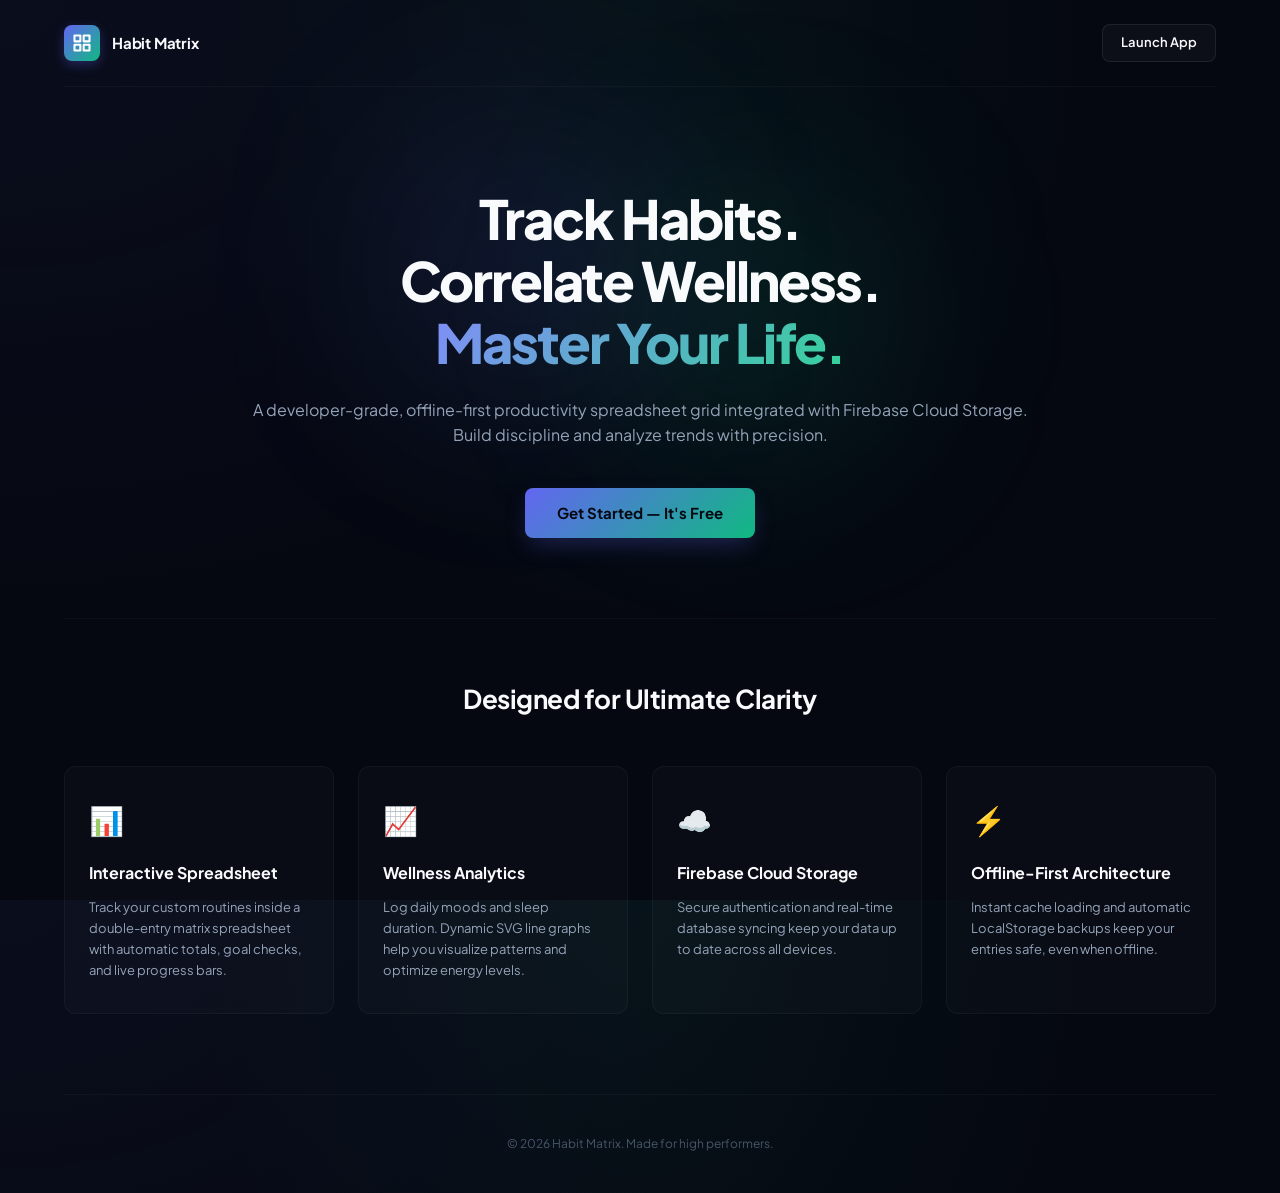
==== index.html @ 0346a00b "Add files via upload" ====
<!DOCTYPE html>
<html lang="en">
<head>
    <meta charset="UTF-8">
    <meta name="viewport" content="width=device-width, initial-scale=1.0">
    <title>Habit Matrix — Elevate Your Daily Routines</title>
    <link rel="stylesheet" href="style.css">
    <link rel="preconnect" href="https://fonts.googleapis.com">
    <link rel="preconnect" href="https://fonts.gstatic.com" crossorigin>
    <link href="https://fonts.googleapis.com/css2?family=Plus+Jakarta+Sans:wght@400;500;600;700;800&display=swap" rel="stylesheet">
</head>
<body class="landing-page-body">
    <!-- LANDING CONTAINER -->
    <div class="landing-container">
        <!-- HEADER -->
        <header class="landing-header">
            <div class="brand-logo-container">
                <div class="brand-logo">
                    <svg viewBox="0 0 24 24" fill="none" stroke="currentColor" stroke-width="2.5">
                        <path d="M3 3h7v7H3zM14 3h7v7h-7zM14 14h7v7h-7zM3 14h7v7H3z" stroke-linejoin="round"/>
                    </svg>
                </div>
                <span class="brand-name font-title">Habit Matrix</span>
            </div>
            <a href="dashboard.html" class="launch-nav-btn">Launch App</a>
        </header>

        <!-- HERO SECTION -->
        <section class="landing-hero">
            <div class="hero-glow-1"></div>
            <div class="hero-glow-2"></div>
            
            <h1 class="hero-title">Track Habits.<br>Correlate Wellness.<br><span class="gradient-text">Master Your Life.</span></h1>
            <p class="hero-subtitle">A developer-grade, offline-first productivity spreadsheet grid integrated with Firebase Cloud Storage. Build discipline and analyze trends with precision.</p>
            
            <div class="hero-actions">
                <a href="dashboard.html" class="hero-cta-btn">Get Started — It's Free</a>
            </div>
        </section>

        <!-- FEATURES SECTION -->
        <section class="landing-features">
            <h2 class="features-title">Designed for Ultimate Clarity</h2>
            
            <div class="features-grid">
                <!-- FEATURE 1 -->
                <div class="feature-card">
                    <div class="feature-icon">📊</div>
                    <h3>Interactive Spreadsheet</h3>
                    <p>Track your custom routines inside a double-entry matrix spreadsheet with automatic totals, goal checks, and live progress bars.</p>
                </div>

                <!-- FEATURE 2 -->
                <div class="feature-card">
                    <div class="feature-icon">📈</div>
                    <h3>Wellness Analytics</h3>
                    <p>Log daily moods and sleep duration. Dynamic SVG line graphs help you visualize patterns and optimize energy levels.</p>
                </div>

                <!-- FEATURE 3 -->
                <div class="feature-card">
                    <div class="feature-icon">☁️</div>
                    <h3>Firebase Cloud Storage</h3>
                    <p>Secure authentication and real-time database syncing keep your data up to date across all devices.</p>
                </div>

                <!-- FEATURE 4 -->
                <div class="feature-card">
                    <div class="feature-icon">⚡</div>
                    <h3>Offline-First Architecture</h3>
                    <p>Instant cache loading and automatic LocalStorage backups keep your entries safe, even when offline.</p>
                </div>
            </div>
        </section>

        <!-- FOOTER -->
        <footer class="landing-footer">
            <p>&copy; 2026 Habit Matrix. Made for high performers.</p>
        </footer>
    </div>
</body>
</html>
---- style.css ----
:root {
    --bg-base: #0a0e17;
    --bg-surface: #0f172a;
    --bg-card: #1e293b;
    --border-subtle: rgba(255, 255, 255, 0.05);
    --border-light: rgba(255, 255, 255, 0.1);
    
    --text-primary: #f8fafc;
    --text-secondary: #94a3b8;
    --text-muted: #475569;
    
    --accent-emerald: #10b981;
    --accent-emerald-glow: rgba(16, 185, 129, 0.15);
    --accent-indigo: #6366f1;
    --accent-indigo-glow: rgba(99, 102, 241, 0.2);
    --accent-blue: #3b82f6;
    
    --sidebar-width: 250px;
    --habit-col-width: 230px;
    --cell-size: 34px;
    
    --radius-sm: 4px;
    --radius-md: 8px;
    --radius-lg: 12px;

    /* Theme adaptive variables */
    --shadow-premium: 0 10px 30px -10px rgba(0, 0, 0, 0.5);
    --cell-header-bg: #0c121e;
    --alternating-row-even: #0e1626;
    --wellness-row-bg: #0a0f1d;
    --modal-header-bg: #0c121e;
    --inputs-bg: #0a0e17;
    --bg-hover: rgba(255, 255, 255, 0.03);
    
    --sticky-left-bg: #0f172a;
    --sticky-left-bg-even: #121b2d;
    --sticky-right-bg: #0f172a;
    --sticky-right-bg-even: #121b2d;
    --crosshair-highlight: #1a233d;
}

body.light-theme {
    --bg-base: #f1f5f9;
    --bg-surface: #ffffff;
    --bg-card: #ffffff;
    --border-subtle: #e2e8f0;
    --border-light: #cbd5e1;
    
    --text-primary: #0f172a;
    --text-secondary: #475569;
    --text-muted: #94a3b8;
    
    --accent-emerald: #059669;
    --accent-emerald-glow: rgba(5, 150, 105, 0.1);
    --accent-indigo: #4f46e5;
    --accent-indigo-glow: rgba(79, 70, 229, 0.08);
    --accent-blue: #2563eb;
    
    --shadow-premium: 0 10px 30px -10px rgba(15, 23, 42, 0.08);
    --cell-header-bg: #f8fafc;
    --alternating-row-even: #f8fafc;
    --wellness-row-bg: #f1f5f9;
    --modal-header-bg: #f8fafc;
    --inputs-bg: #f1f5f9;
    --bg-hover: rgba(0, 0, 0, 0.03);
    
    --sticky-left-bg: #ffffff;
    --sticky-left-bg-even: #f8fafc;
    --sticky-right-bg: #ffffff;
    --sticky-right-bg-even: #f8fafc;
    --crosshair-highlight: #e2e8f0;
}

/* Smooth global transitions for theme changes */
body, 
.app-sidebar, 
.main-content, 
.sheet-cell, 
.stat-card, 
.insight-card, 
.toolbar-group, 
.toolbar-select, 
.primary-btn, 
.form-input, 
.sheet-input, 
.modal-content, 
.modal-header, 
.modal-footer,
.theme-toggle-btn {
    transition: background-color 0.25s ease, 
                color 0.25s ease, 
                border-color 0.25s ease, 
                box-shadow 0.25s ease;
}

* {
    box-sizing: border-box;
    margin: 0;
    padding: 0;
}

body {
    background-color: var(--bg-base);
    color: var(--text-primary);
    font-family: 'Plus Jakarta Sans', sans-serif;
    font-size: 13px;
    line-height: 1.5;
    -webkit-font-smoothing: antialiased;
    overflow: hidden;
    height: 100vh;
}

.font-mono {
    font-family: 'JetBrains Mono', monospace;
}

/* CUSTOM SCROLLBARS */
::-webkit-scrollbar {
    width: 6px;
    height: 6px;
}
::-webkit-scrollbar-track {
    background: transparent;
}
::-webkit-scrollbar-thumb {
    background: #334155;
    border-radius: 4px;
}
::-webkit-scrollbar-thumb:hover {
    background: #475569;
}

/* APP LAYOUT */
.app-layout {
    display: flex;
    height: 100vh;
    overflow: hidden;
}

/* SIDEBAR NAVIGATION */
.app-sidebar {
    width: var(--sidebar-width);
    background-color: var(--bg-surface);
    border-right: 1px solid var(--border-subtle);
    display: flex;
    flex-direction: column;
    padding: 24px;
    z-index: 100;
}

.sidebar-brand {
    display: flex;
    align-items: center;
    gap: 12px;
    margin-bottom: 32px;
}

.brand-logo {
    width: 36px;
    height: 36px;
    background: linear-gradient(135deg, var(--accent-indigo), var(--accent-emerald));
    border-radius: var(--radius-md);
    display: flex;
    align-items: center;
    justify-content: center;
    color: #fff;
    box-shadow: 0 4px 12px rgba(99, 102, 241, 0.3);
}
.brand-logo svg {
    width: 20px;
    height: 20px;
}

.brand-text {
    display: flex;
    flex-direction: column;
}
.brand-name {
    font-weight: 700;
    font-size: 15px;
    letter-spacing: -0.2px;
}
.brand-version {
    font-size: 10px;
    color: var(--text-muted);
}

.sidebar-nav {
    display: flex;
    flex-direction: column;
    gap: 8px;
    flex: 1;
}

.nav-item {
    display: flex;
    align-items: center;
    gap: 12px;
    padding: 10px 16px;
    color: var(--text-secondary);
    text-decoration: none;
    font-weight: 500;
    border-radius: var(--radius-md);
    transition: all 0.2s ease;
}
.nav-item:hover {
    color: var(--text-primary);
    background-color: rgba(255, 255, 255, 0.03);
}
.nav-item.active {
    color: var(--text-primary);
    background-color: var(--accent-indigo-glow);
    border: 1px solid rgba(99, 102, 241, 0.15);
}

.sidebar-footer {
    border-top: 1px solid var(--border-subtle);
    padding-top: 16px;
}

.user-profile {
    display: flex;
    align-items: center;
    gap: 12px;
}
.avatar {
    width: 36px;
    height: 36px;
    border-radius: 50%;
    background: linear-gradient(135deg, #ec4899, #f43f5e);
    display: flex;
    align-items: center;
    justify-content: center;
    font-weight: 700;
    color: #fff;
}
.user-info {
    display: flex;
    flex-direction: column;
    flex: 1;
    min-width: 0;
}
.user-name {
    font-weight: 600;
    font-size: 12px;
    white-space: nowrap;
    overflow: hidden;
    text-overflow: ellipsis;
}
.user-role {
    font-size: 10px;
    color: var(--text-secondary);
}

/* MAIN CONTENT */
.main-content {
    flex: 1;
    display: flex;
    flex-direction: column;
    overflow-y: auto;
    padding: 24px;
    gap: 24px;
}

/* TOP HEADER BAR */
.app-header {
    display: flex;
    justify-content: space-between;
    align-items: center;
}

.header-title-container {
    display: flex;
    flex-direction: column;
}

.section-title {
    font-size: 20px;
    font-weight: 700;
    letter-spacing: -0.5px;
}

.section-subtitle {
    font-size: 12px;
    color: var(--text-secondary);
}

.header-actions {
    display: flex;
    gap: 16px;
    align-items: center;
}

/* THEME TOGGLE BUTTON */
.theme-toggle-btn {
    background: var(--bg-surface);
    border: 1px solid var(--border-subtle);
    color: var(--text-primary);
    width: 36px;
    height: 36px;
    border-radius: var(--radius-md);
    cursor: pointer;
    display: flex;
    align-items: center;
    justify-content: center;
    font-size: 15px;
    outline: none;
    position: relative;
    overflow: hidden;
}
.theme-toggle-btn:hover {
    background-color: var(--bg-hover);
    transform: scale(1.05);
}

/* Hide sun icon in dark mode (default) */
.theme-toggle-btn .sun-icon {
    display: none;
}
.theme-toggle-btn .moon-icon {
    display: block;
    animation: rotateMoon 0.5s ease-out;
}

/* Toggle displays inside body.light-theme */
body.light-theme .theme-toggle-btn .sun-icon {
    display: block;
    animation: zoomSun 0.5s cubic-bezier(0.175, 0.885, 0.32, 1.275);
}
body.light-theme .theme-toggle-btn .moon-icon {
    display: none;
}

@keyframes rotateMoon {
    from { transform: rotate(-45deg) scale(0.8); opacity: 0; }
    to { transform: rotate(0) scale(1); opacity: 1; }
}

@keyframes zoomSun {
    from { transform: scale(0.5); opacity: 0; }
    to { transform: scale(1); opacity: 1; }
}

.toolbar-group {
    display: flex;
    background: var(--bg-surface);
    border: 1px solid var(--border-subtle);
    padding: 4px;
    border-radius: var(--radius-md);
}

.toolbar-select {
    background: transparent;
    border: none;
    color: var(--text-secondary);
    padding: 6px 12px;
    font-family: inherit;
    font-size: 12px;
    font-weight: 600;
    outline: none;
    cursor: pointer;
    border-radius: var(--radius-sm);
    transition: all 0.2s;
}
.toolbar-select:hover {
    color: var(--text-primary);
    background-color: rgba(255, 255, 255, 0.02);
}

.primary-btn {
    background: var(--accent-indigo);
    color: #fff;
    border: none;
    padding: 10px 18px;
    font-weight: 600;
    border-radius: var(--radius-md);
    cursor: pointer;
    font-family: inherit;
    font-size: 13px;
    box-shadow: 0 4px 12px rgba(99, 102, 241, 0.25);
    transition: background 0.2s, transform 0.1s;
    display: flex;
    align-items: center;
    gap: 6px;
}
.primary-btn:hover {
    background: #4f46e5;
    transform: translateY(-1px);
}

/* ANALYTICS CARDS ROW */
.analytics-row {
    display: grid;
    grid-template-columns: 360px 1fr;
    gap: 20px;
}

.stat-card {
    background: var(--bg-surface);
    border: 1px solid var(--border-subtle);
    border-radius: var(--radius-lg);
    padding: 20px;
    display: flex;
    flex-direction: column;
    gap: 16px;
}

.card-title {
    font-size: 12px;
    font-weight: 700;
    text-transform: uppercase;
    letter-spacing: 0.5px;
    color: var(--text-secondary);
}

.card-header-flex {
    display: flex;
    justify-content: space-between;
    align-items: center;
}

/* Donut widget layout */
.donut-container {
    display: flex;
    align-items: center;
    gap: 28px;
    flex: 1;
}

.donut-chart-wrapper {
    position: relative;
    width: 100px;
    height: 100px;
}

.donut-svg {
    width: 100%;
    height: 100%;
    transform: rotate(-90deg);
}

.donut-bg {
    fill: transparent;
    stroke: var(--bg-base);
    stroke-width: 8;
}

.donut-fill {
    fill: transparent;
    stroke: var(--accent-emerald);
    stroke-width: 8;
    stroke-linecap: round;
    transition: stroke-dashoffset 0.8s cubic-bezier(0.4, 0, 0.2, 1);
}

.donut-center {
    position: absolute;
    top: 50%;
    left: 50%;
    transform: translate(-50%, -50%);
    display: flex;
    flex-direction: column;
    align-items: center;
}
.donut-pct {
    font-size: 20px;
    font-weight: 700;
}

.donut-stats {
    display: flex;
    flex-direction: column;
    gap: 12px;
    flex: 1;
}

.d-stat {
    display: flex;
    flex-direction: column;
    border-left: 2px solid var(--border-light);
    padding-left: 12px;
}
.d-num {
    font-size: 18px;
    font-weight: 700;
    color: var(--accent-emerald);
}
.d-num.text-indigo {
    color: var(--accent-indigo);
}
.d-label {
    font-size: 10px;
    color: var(--text-secondary);
    text-transform: uppercase;
}

/* Activity Bar Chart */
.bar-chart-viewport {
    display: flex;
    height: 100px;
    gap: 12px;
    position: relative;
}

.bar-chart-y-axis {
    display: flex;
    flex-direction: column;
    justify-content: space-between;
    font-family: 'JetBrains Mono', monospace;
    font-size: 9px;
    color: var(--text-muted);
    width: 32px;
    text-align: right;
    padding-bottom: 12px;
}

.bar-chart-wrapper {
    flex: 1;
    display: flex;
    align-items: flex-end;
    justify-content: space-between;
    height: 100%;
    border-left: 1px solid var(--border-light);
    border-bottom: 1px solid var(--border-light);
    padding-left: 8px;
    padding-bottom: 4px;
}

.chart-bar-container {
    flex: 1;
    display: flex;
    flex-direction: column;
    align-items: center;
    height: 100%;
    justify-content: flex-end;
    margin: 0 1px;
}

.chart-bar-fill {
    width: 7px;
    background: linear-gradient(180deg, var(--accent-emerald), rgba(16, 185, 129, 0.4));
    border-radius: 2px 2px 0 0;
    transition: height 0.4s cubic-bezier(0.175, 0.885, 0.32, 1.1);
    box-shadow: 0 0 6px var(--accent-emerald-glow);
}

.chart-bar-label {
    font-family: 'JetBrains Mono', monospace;
    font-size: 9px;
    color: var(--text-muted);
    margin-top: 4px;
}

/* SPREADSHEET MATRIX */
.matrix-section {
    width: 100%;
}

.matrix-card {
    background: var(--bg-surface);
    border: 1px solid var(--border-subtle);
    border-radius: var(--radius-lg);
    overflow: hidden;
}

.matrix-header-bar {
    display: flex;
    justify-content: space-between;
    align-items: center;
    background: #0d131f;
    border-bottom: 1px solid var(--border-subtle);
    padding: 10px 20px;
}
.matrix-title {
    font-weight: 700;
    font-size: 13px;
    display: flex;
    align-items: center;
    gap: 8px;
    text-transform: uppercase;
    color: var(--text-secondary);
}
.indicator-dot {
    width: 8px;
    height: 8px;
    border-radius: 50%;
    background-color: var(--accent-emerald);
    box-shadow: 0 0 8px var(--accent-emerald);
}
.matrix-tip {
    font-size: 11px;
    color: var(--text-secondary);
}

.matrix-viewport {
    overflow-x: auto;
    background-color: var(--bg-surface);
}

.matrix-grid {
    display: grid;
    width: max-content;
}

/* Common Sheet Cells */
.sheet-cell {
    height: var(--cell-size);
    border-right: 1px solid var(--border-subtle);
    border-bottom: 1px solid var(--border-subtle);
    display: flex;
    align-items: center;
    justify-content: center;
    background-color: var(--bg-surface);
    font-size: 12px;
}

.sheet-cell.header {
    background-color: var(--cell-header-bg);
    font-weight: 600;
    color: var(--text-secondary);
    border-bottom: 1px solid var(--border-light);
}

/* Sticky Rows & Columns (Crosshair System) */
.sheet-cell.sticky-left {
    position: sticky;
    left: 0;
    z-index: 10;
    justify-content: flex-start;
    padding-left: 16px;
    background-color: var(--sticky-left-bg);
    border-right: 2px solid var(--border-light);
}

.sheet-cell.sticky-right {
    position: sticky;
    z-index: 10;
    background-color: var(--sticky-right-bg);
}
.sheet-cell.sticky-right-goal { right: 235px; border-left: 2px solid var(--border-light); }
.sheet-cell.sticky-right-actual { right: 185px; }
.sheet-cell.sticky-right-left { right: 140px; }
.sheet-cell.sticky-right-progress { right: 0; }

/* Sticky Row Z-Indexes */
.sheet-cell.sticky-top-1 { position: sticky; top: 0; z-index: 11; }
.sheet-cell.sticky-top-2 { position: sticky; top: var(--cell-size); z-index: 11; }
.sheet-cell.sticky-top-3 { position: sticky; top: calc(var(--cell-size) * 2); z-index: 11; }

.sheet-cell.sticky-left.sticky-top-1,
.sheet-cell.sticky-left.sticky-top-2,
.sheet-cell.sticky-left.sticky-top-3 { z-index: 15; }

.sheet-cell.sticky-right.sticky-top-1,
.sheet-cell.sticky-right.sticky-top-2,
.sheet-cell.sticky-right.sticky-top-3 { z-index: 15; }

/* Headers Height (inherit var(--cell-size)) */
.row-week-header { font-size: 10px; text-transform: uppercase; letter-spacing: 0.5px; }
.row-day-header { font-size: 10px; color: var(--text-muted); }
.row-date-header { font-family: 'Plus Jakarta Sans', sans-serif; font-size: 10px; font-weight: 700; letter-spacing: -0.2px; }

/* Alternating Row Colors */
.grid-row-even .sheet-cell { background-color: var(--alternating-row-even); }
.grid-row-odd .sheet-cell { background-color: var(--bg-surface); }
.grid-row-even .sheet-cell.sticky-left { background-color: var(--sticky-left-bg-even); }
.grid-row-odd .sheet-cell.sticky-left { background-color: var(--sticky-left-bg); }
.grid-row-even .sheet-cell.sticky-right { background-color: var(--sticky-right-bg-even); }
.grid-row-odd .sheet-cell.sticky-right { background-color: var(--sticky-right-bg); }

/* CROSSHAIR HOVER HIGHLIGHTS */
.highlight-row {
    background-color: rgba(99, 102, 241, 0.05) !important;
}
.highlight-col {
    background-color: rgba(99, 102, 241, 0.05) !important;
}
.sheet-cell.sticky-left.highlight-row {
    background-color: var(--crosshair-highlight) !important;
}
.sheet-cell.sticky-right.highlight-row {
    background-color: var(--crosshair-highlight) !important;
}

/* Checked cells get heat-map background */
.sheet-cell.checked-active {
    background-color: rgba(16, 185, 129, 0.05) !important;
}
.sheet-cell.checked-active.highlight-row {
    background-color: rgba(16, 185, 129, 0.08) !important;
}

/* Checkbox design */
.checkbox-wrap {
    width: 100%;
    height: 100%;
    display: flex;
    align-items: center;
    justify-content: center;
    cursor: pointer;
}

.square-checkbox {
    appearance: none;
    width: 16px;
    height: 16px;
    border: 1.5px solid var(--border-light);
    border-radius: 4px;
    background-color: transparent;
    cursor: pointer;
    transition: all 0.15s cubic-bezier(0.4, 0, 0.2, 1);
    display: flex;
    align-items: center;
    justify-content: center;
}

.square-checkbox:checked {
    background-color: var(--accent-emerald);
    border-color: var(--accent-emerald);
    box-shadow: 0 0 8px var(--accent-emerald-glow);
    transform: scale(1.05);
}

.square-checkbox:checked::after {
    content: '✓';
    color: #000;
    font-size: 11px;
    font-weight: 800;
}

.square-checkbox:hover:not(:checked) {
    border-color: var(--text-secondary);
    background: rgba(255, 255, 255, 0.05);
}

/* Emojis & labels */
.habit-label {
    display: flex;
    align-items: center;
    gap: 10px;
    width: 100%;
    padding: 0 8px;
}
.habit-emoji {
    font-size: 16px;
}
.habit-text {
    font-weight: 600;
    color: var(--text-primary);
    white-space: nowrap;
    overflow: hidden;
    text-overflow: ellipsis;
}

/* Bottom Wellness */
.sheet-cell.wellness-cell {
    background-color: var(--wellness-row-bg);
    border-top: 1px solid var(--border-light);
}

.toolbar-select option, .sheet-input option {
    background-color: var(--bg-surface);
    color: var(--text-primary);
}

.sheet-input {
    width: 100%;
    height: 100%;
    background: transparent;
    border: none;
    color: var(--text-primary);
    text-align: center;
    font-size: 12px;
    outline: none;
    font-weight: 500;
}
.sheet-input:focus {
    background: rgba(255, 255, 255, 0.03);
}

/* Mini Progress Bar */
.sheet-progress-wrapper {
    display: flex;
    align-items: center;
    gap: 8px;
    width: 100%;
    padding: 0 10px;
}

.sheet-progress-text {
    font-family: 'JetBrains Mono', monospace;
    font-size: 10px;
    width: 32px;
    text-align: right;
    font-weight: 600;
}

.sheet-progress-bar {
    flex: 1;
    height: 5px;
    background: #1e293b;
    border-radius: 3px;
    overflow: hidden;
}

.sheet-progress-fill {
    height: 100%;
    background: linear-gradient(90deg, var(--accent-emerald), #34d399);
    border-radius: 3px;
    transition: width 0.3s ease;
}

/* BOTTOM INSIGHTS ROW */
.insights-row {
    display: grid;
    grid-template-columns: 1fr 420px;
    gap: 20px;
}

.insight-card {
    background: var(--bg-surface);
    border: 1px solid var(--border-subtle);
    border-radius: var(--radius-lg);
    padding: 20px;
    display: flex;
    flex-direction: column;
    gap: 16px;
    height: 270px;
}

/* Wellness Chart */
.line-chart-container {
    flex: 1;
    display: flex;
    flex-direction: column;
}

.chart-legend {
    display: flex;
    gap: 16px;
    font-size: 11px;
}
.legend-tag {
    display: flex;
    align-items: center;
    gap: 6px;
    color: var(--text-secondary);
}
.legend-color {
    width: 12px;
    height: 3px;
    border-radius: 1.5px;
}
.legend-color.mood { background-color: var(--accent-emerald); }
.legend-color.sleep { background-color: var(--accent-indigo); }

.line-chart-wrapper {
    flex: 1;
    position: relative;
    border-left: 1px solid var(--border-light);
    border-bottom: 1px solid var(--border-light);
    margin-top: 10px;
}

#wellness-line-chart {
    width: 100%;
    height: 100%;
}

/* Leaderboard */
.leaderboard-container {
    overflow-y: auto;
    flex: 1;
}

.leaderboard-table {
    width: 100%;
    border-collapse: collapse;
}

.leaderboard-table th {
    color: var(--text-muted);
    font-size: 10px;
    text-transform: uppercase;
    padding-bottom: 10px;
    border-bottom: 1px solid var(--border-subtle);
    text-align: left;
    letter-spacing: 0.5px;
}

.leaderboard-table td {
    padding: 8px 0;
    border-bottom: 1px solid var(--border-subtle);
    font-size: 13px;
    vertical-align: middle;
}

.leaderboard-table tr:last-child td {
    border-bottom: none;
}

.rank-badge {
    display: inline-flex;
    align-items: center;
    justify-content: center;
    width: 22px;
    height: 22px;
    border-radius: 50%;
    font-size: 10px;
    font-weight: 700;
    background: #1e293b;
    color: var(--text-secondary);
}

.leaderboard-table tr:nth-child(1) .rank-badge { background: linear-gradient(135deg, #f59e0b, #d97706); color: #fff; }
.leaderboard-table tr:nth-child(2) .rank-badge { background: linear-gradient(135deg, #cbd5e1, #94a3b8); color: #fff; }
.leaderboard-table tr:nth-child(3) .rank-badge { background: linear-gradient(135deg, #b45309, #78350f); color: #fff; }

/* SYSTEM MODAL DECORATIONS */
.modal {
    position: fixed;
    top: 0;
    left: 0;
    width: 100vw;
    height: 100vh;
    display: none;
    align-items: center;
    justify-content: center;
    z-index: 1000;
}

.modal.active {
    display: flex;
}

.modal-backdrop {
    position: absolute;
    width: 100%;
    height: 100%;
    background-color: rgba(2, 6, 23, 0.7);
    backdrop-filter: blur(8px);
}

.modal-content {
    position: relative;
    background: var(--bg-surface);
    border: 1px solid var(--border-light);
    border-radius: var(--radius-lg);
    width: 500px;
    max-height: 85vh;
    display: flex;
    flex-direction: column;
    box-shadow: 0 20px 40px rgba(0, 0, 0, 0.5);
    overflow: hidden;
    animation: modalSlide 0.3s cubic-bezier(0.34, 1.56, 0.64, 1) forwards;
}

@keyframes modalSlide {
    from { transform: translateY(20px); opacity: 0; }
    to { transform: translateY(0); opacity: 1; }
}

.modal-header {
    background-color: var(--modal-header-bg);
    border-bottom: 1px solid var(--border-subtle);
    padding: 16px 20px;
    display: flex;
    justify-content: space-between;
    align-items: center;
}

.modal-header h3 {
    font-size: 14px;
    font-weight: 700;
    text-transform: uppercase;
    letter-spacing: 0.5px;
    color: var(--text-primary);
}

.close-btn {
    background: transparent;
    border: none;
    color: var(--text-secondary);
    font-size: 24px;
    cursor: pointer;
    line-height: 1;
}
.close-btn:hover {
    color: var(--text-primary);
}

.modal-body {
    padding: 20px;
    overflow-y: auto;
    display: flex;
    flex-direction: column;
    gap: 20px;
}

.modal-habits-list {
    display: flex;
    flex-direction: column;
    gap: 8px;
    max-height: 260px;
    overflow-y: auto;
    border-bottom: 1px solid var(--border-subtle);
    padding-bottom: 20px;
}

.modal-habit-row {
    display: flex;
    gap: 8px;
    align-items: center;
}

.form-input {
    background: var(--bg-base);
    color: var(--text-primary);
    border: 1px solid var(--border-subtle);
    padding: 8px 14px;
    border-radius: var(--radius-md);
    font-family: inherit;
    font-size: 13px;
    outline: none;
    transition: border-color 0.2s;
}
.form-input:focus {
    border-color: var(--accent-indigo);
}

.form-input.emoji-input {
    width: 48px;
    text-align: center;
}

.form-input.name-input {
    flex: 1;
}

.delete-habit-btn {
    background: rgba(239, 68, 68, 0.1);
    color: #ef4444;
    border: 1px solid rgba(239, 68, 68, 0.2);
    padding: 8px 12px;
    border-radius: var(--radius-md);
    cursor: pointer;
    font-weight: 600;
    transition: all 0.2s;
}
.delete-habit-btn:hover {
    background: #ef4444;
    color: #fff;
}

.add-habit-section {
    display: flex;
    flex-direction: column;
    gap: 10px;
}

.add-habit-section h4 {
    font-size: 12px;
    font-weight: 700;
    color: var(--text-secondary);
    text-transform: uppercase;
}

.add-habit-form {
    display: flex;
    gap: 8px;
}

.form-add-btn {
    background: var(--bg-base);
    color: var(--text-primary);
    border: 1px solid var(--border-subtle);
    padding: 8px 16px;
    border-radius: var(--radius-md);
    font-weight: 600;
    cursor: pointer;
    transition: all 0.2s;
}
.form-add-btn:hover {
    border-color: var(--accent-emerald);
    color: var(--accent-emerald);
}

.save-btn {
    background: var(--accent-emerald);
    color: #020617;
    border: none;
    padding: 10px 20px;
    border-radius: var(--radius-md);
    font-weight: 700;
    cursor: pointer;
    font-family: inherit;
    font-size: 13px;
    box-shadow: 0 4px 12px rgba(16, 185, 129, 0.2);
    transition: background 0.2s, transform 0.1s;
}
.save-btn:hover {
    background: #34d399;
    transform: translateY(-1px);
}
.save-btn:active {
    transform: translateY(0);
}

.modal-footer {
    padding: 16px 20px;
    background-color: var(--modal-header-bg);
    border-top: 1px solid var(--border-subtle);
    display: flex;
    justify-content: flex-end;
}

/* ==========================================
   FIREBASE AUTH & CONFIG WIZARD OVERLAYS
   ========================================== */
.auth-overlay {
    position: fixed;
    top: 0;
    left: 0;
    width: 100vw;
    height: 100vh;
    background-color: rgba(2, 6, 23, 0.8);
    backdrop-filter: blur(12px);
    display: none;
    align-items: center;
    justify-content: center;
    z-index: 2000;
}

.auth-overlay.active {
    display: flex;
}

.auth-card {
    background: var(--bg-surface);
    border: 1px solid var(--border-light);
    border-radius: var(--radius-lg);
    width: 400px;
    padding: 32px;
    display: flex;
    flex-direction: column;
    gap: 20px;
    box-shadow: 0 25px 50px -12px rgba(0, 0, 0, 0.5);
    animation: authCardEnter 0.3s cubic-bezier(0.16, 1, 0.3, 1) forwards;
}

.auth-card.setup-card {
    width: 480px;
}

@keyframes authCardEnter {
    from { transform: translateY(15px); opacity: 0; }
    to { transform: translateY(0); opacity: 1; }
}

.large-logo {
    width: 48px;
    height: 48px;
    align-self: center;
    box-shadow: 0 8px 24px rgba(99, 102, 241, 0.4);
}
.large-logo svg {
    width: 26px;
    height: 26px;
}

.auth-card h3 {
    font-size: 18px;
    font-weight: 800;
    text-align: center;
    letter-spacing: -0.3px;
}

.auth-subtitle, .setup-subtitle {
    font-size: 12px;
    color: var(--text-secondary);
    text-align: center;
    line-height: 1.6;
    margin-top: -12px;
}

.form-group {
    display: flex;
    flex-direction: column;
    gap: 6px;
    width: 100%;
}
.form-group label {
    font-size: 11px;
    font-weight: 700;
    text-transform: uppercase;
    color: var(--text-secondary);
    letter-spacing: 0.5px;
}

.form-textarea {
    background: var(--bg-base);
    color: var(--text-primary);
    border: 1px solid var(--border-subtle);
    border-radius: var(--radius-md);
    padding: 10px 14px;
    font-family: 'JetBrains Mono', monospace;
    font-size: 11px;
    height: 120px;
    resize: none;
    outline: none;
    transition: border-color 0.2s;
}
.form-textarea:focus {
    border-color: var(--accent-indigo);
}

.setup-steps {
    font-size: 12px;
    color: var(--text-secondary);
    line-height: 1.8;
    background: rgba(255, 255, 255, 0.02);
    border: 1px solid var(--border-subtle);
    padding: 12px 16px;
    border-radius: var(--radius-md);
}
.setup-steps a {
    color: var(--accent-indigo);
    text-decoration: none;
    font-weight: 600;
}
.setup-steps a:hover {
    text-decoration: underline;
}

.step-badge {
    display: inline-flex;
    align-items: center;
    justify-content: center;
    width: 16px;
    height: 16px;
    border-radius: 50%;
    background-color: var(--accent-indigo);
    color: #fff;
    font-size: 9px;
    font-weight: 800;
    margin-right: 4px;
}

.auth-btn {
    width: 100%;
    padding: 10px 16px;
    border-radius: var(--radius-md);
    font-family: inherit;
    font-size: 13px;
    font-weight: 700;
    cursor: pointer;
    transition: all 0.2s;
    display: flex;
    align-items: center;
    justify-content: center;
}

.auth-btn.btn-primary {
    background-color: var(--accent-indigo);
    color: #fff;
    border: none;
    box-shadow: 0 4px 12px rgba(99, 102, 241, 0.25);
}
.auth-btn.btn-primary:hover {
    background-color: #4f46e5;
}

.auth-btn.btn-secondary {
    background-color: transparent;
    color: var(--text-secondary);
    border: 1.5px solid var(--border-subtle);
}
.auth-btn.btn-secondary:hover {
    color: var(--text-primary);
    border-color: var(--text-secondary);
    background-color: rgba(255, 255, 255, 0.02);
}

.auth-actions {
    display: flex;
    flex-direction: column;
    gap: 8px;
    width: 100%;
}

.auth-toggle {
    font-size: 12px;
    color: var(--text-secondary);
    text-align: center;
    margin-top: 4px;
}
.auth-toggle a {
    color: var(--accent-indigo);
    text-decoration: none;
    font-weight: 600;
}
.auth-toggle a:hover {
    text-decoration: underline;
}

.auth-divider {
    display: flex;
    align-items: center;
    color: var(--text-muted);
    font-size: 10px;
    font-weight: 700;
    margin: 8px 0;
}
.auth-divider::before, .auth-divider::after {
    content: '';
    flex: 1;
    height: 1px;
    background-color: var(--border-subtle);
}
.auth-divider::before { margin-right: 12px; }
.auth-divider::after { margin-left: 12px; }

.auth-error-msg {
    color: #f43f5e;
    font-size: 12px;
    text-align: center;
    font-weight: 600;
    min-height: 18px;
}

/* Sidebar log out adjustments */
.sign-out-nav {
    color: #f43f5e !important;
    margin-top: 12px;
}
.sign-out-nav:hover {
    background-color: rgba(244, 63, 94, 0.1) !important;
}

/* ========================================================
   LANDING PAGE STYLING (Premium SaaS Look)
   ======================================================== */
.landing-page-body {
    background-color: #050811;
    background-image: 
        radial-gradient(at 0% 0%, rgba(99, 102, 241, 0.05) 0px, transparent 50%),
        radial-gradient(at 50% 0%, rgba(16, 185, 129, 0.05) 0px, transparent 50%);
    color: #f8fafc;
    font-family: 'Plus Jakarta Sans', sans-serif;
    min-height: 100vh;
    overflow-y: auto !important;
}

.landing-container {
    max-width: 1200px;
    margin: 0 auto;
    padding: 0 24px;
}

.landing-header {
    display: flex;
    justify-content: space-between;
    align-items: center;
    padding: 24px 0;
    border-bottom: 1px solid rgba(255, 255, 255, 0.03);
}

.brand-logo-container {
    display: flex;
    align-items: center;
    gap: 12px;
}

.launch-nav-btn {
    background: rgba(255, 255, 255, 0.03);
    border: 1px solid rgba(255, 255, 255, 0.08);
    color: #f8fafc;
    padding: 8px 18px;
    border-radius: var(--radius-md);
    text-decoration: none;
    font-weight: 600;
    font-size: 13px;
    transition: all 0.2s;
}
.launch-nav-btn:hover {
    background: #f8fafc;
    color: #050811;
    transform: translateY(-1px);
}

.landing-hero {
    position: relative;
    text-align: center;
    padding: 100px 0 80px;
    max-width: 800px;
    margin: 0 auto;
}

.hero-glow-1 {
    position: absolute;
    top: 10%;
    left: 20%;
    width: 250px;
    height: 250px;
    background: rgba(99, 102, 241, 0.15);
    filter: blur(100px);
    border-radius: 50%;
    z-index: -1;
}

.hero-glow-2 {
    position: absolute;
    top: 20%;
    right: 20%;
    width: 250px;
    height: 250px;
    background: rgba(16, 185, 129, 0.15);
    filter: blur(100px);
    border-radius: 50%;
    z-index: -1;
}

.hero-title {
    font-size: 54px;
    font-weight: 800;
    line-height: 1.15;
    letter-spacing: -2px;
    margin-bottom: 24px;
}

.gradient-text {
    background: linear-gradient(135deg, #818cf8, #34d399);
    -webkit-background-clip: text;
    -webkit-text-fill-color: transparent;
}

.hero-subtitle {
    font-size: 16px;
    color: #94a3b8;
    line-height: 1.6;
    margin-bottom: 40px;
}

.hero-cta-btn {
    background: linear-gradient(135deg, var(--accent-indigo), var(--accent-emerald));
    color: #050811;
    padding: 14px 32px;
    border-radius: var(--radius-md);
    text-decoration: none;
    font-weight: 700;
    font-size: 15px;
    box-shadow: 0 10px 25px -5px rgba(99, 102, 241, 0.3);
    transition: all 0.25s cubic-bezier(0.4, 0, 0.2, 1);
    display: inline-block;
}
.hero-cta-btn:hover {
    transform: translateY(-2px);
    box-shadow: 0 15px 30px -5px rgba(99, 102, 241, 0.5);
}

.landing-features {
    padding: 60px 0 80px;
    border-top: 1px solid rgba(255, 255, 255, 0.03);
}

.features-title {
    text-align: center;
    font-size: 26px;
    font-weight: 700;
    letter-spacing: -0.5px;
    margin-bottom: 48px;
}

.features-grid {
    display: grid;
    grid-template-columns: repeat(auto-fit, minmax(240px, 1fr));
    gap: 24px;
}

.feature-card {
    background: rgba(255, 255, 255, 0.02);
    border: 1px solid rgba(255, 255, 255, 0.04);
    border-radius: var(--radius-lg);
    padding: 32px 24px;
    transition: all 0.3s ease;
}
.feature-card:hover {
    background: rgba(255, 255, 255, 0.04);
    border-color: rgba(255, 255, 255, 0.08);
    transform: translateY(-4px);
}

.feature-icon {
    font-size: 28px;
    margin-bottom: 20px;
}

.feature-card h3 {
    font-size: 16px;
    font-weight: 700;
    margin-bottom: 12px;
}

.feature-card p {
    font-size: 13px;
    color: #94a3b8;
    line-height: 1.6;
}

.landing-footer {
    text-align: center;
    padding: 40px 0;
    border-top: 1px solid rgba(255, 255, 255, 0.03);
    font-size: 12px;
    color: #475569;
}

/* PORTRAIT LOCK OVERLAY */
.portrait-lock-overlay {
    position: fixed;
    top: 0;
    left: 0;
    width: 100vw;
    height: 100vh;
    background-color: #050811;
    z-index: 9999;
    display: none;
    align-items: center;
    justify-content: center;
    flex-direction: column;
    text-align: center;
    padding: 24px;
    color: #f8fafc;
}

.portrait-lock-content {
    max-width: 320px;
    display: flex;
    flex-direction: column;
    align-items: center;
    gap: 16px;
}

.rotate-phone-animation {
    width: 64px;
    height: 64px;
    color: var(--accent-emerald);
    animation: rotateDevice 2s ease-in-out infinite;
}

.rotate-phone-animation svg {
    width: 100%;
    height: 100%;
}

.portrait-lock-content h3 {
    font-size: 18px;
    font-weight: 700;
}

.portrait-lock-content p {
    font-size: 13px;
    color: var(--text-secondary);
    line-height: 1.5;
}

/* Show only in mobile view and in portrait orientation */
@media (max-width: 900px) and (orientation: portrait) {
    .portrait-lock-overlay {
        display: flex;
    }
    .app-layout {
        display: none !important;
    }
}

@keyframes rotateDevice {
    0% {
        transform: rotate(0deg);
    }
    50% {
        transform: rotate(-90deg);
    }
    100% {
        transform: rotate(0deg);
    }
}
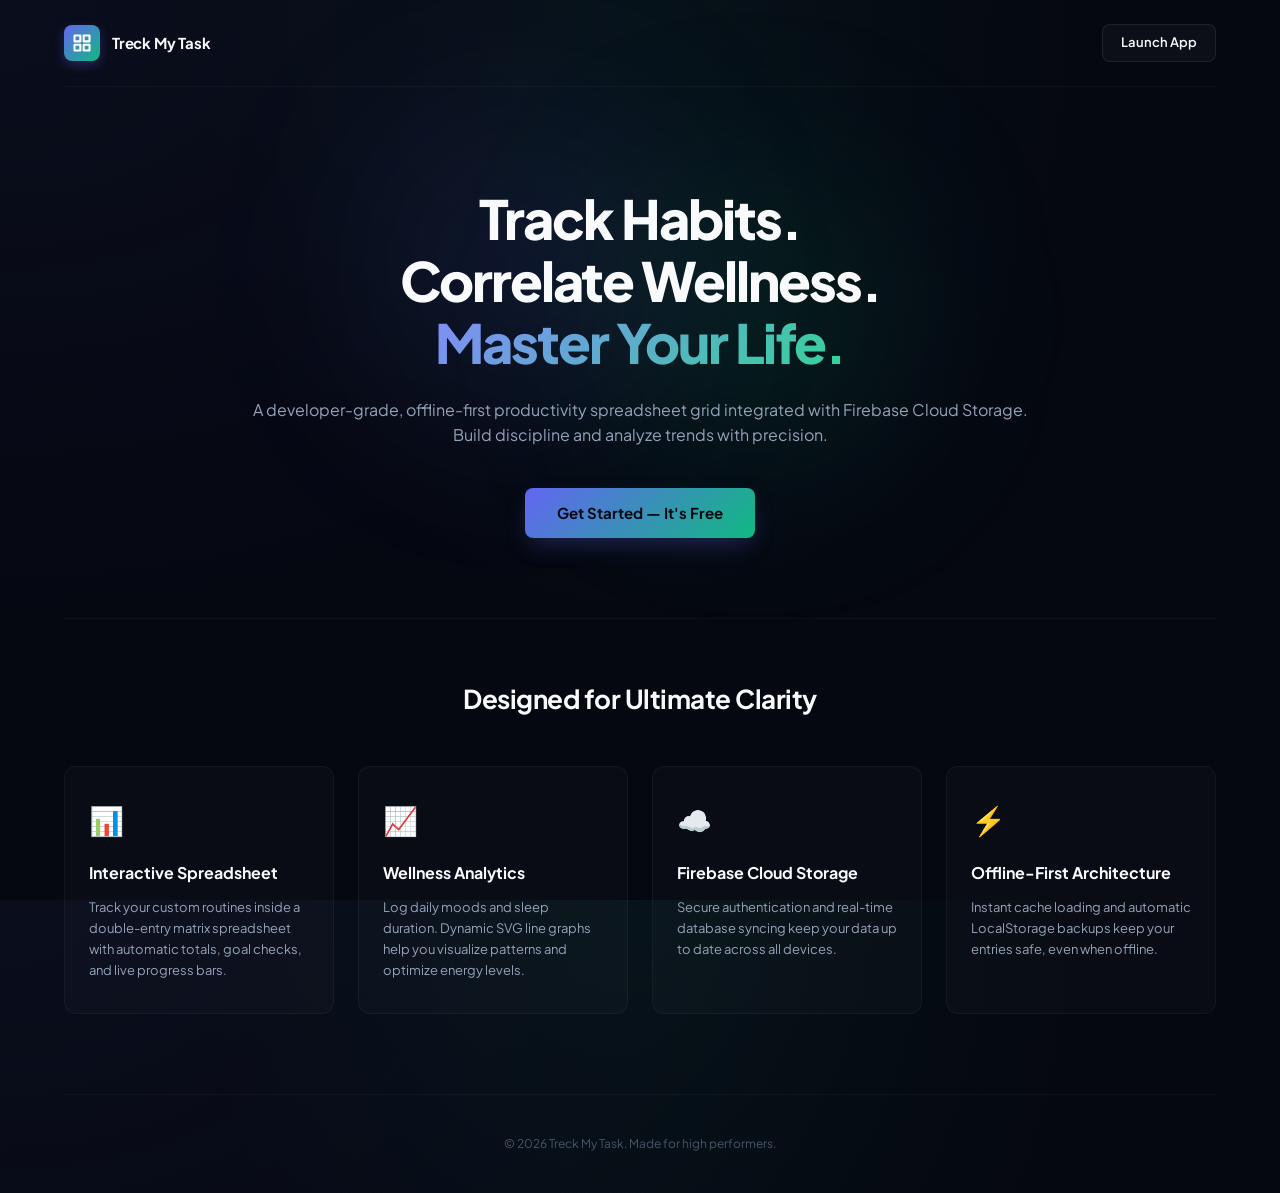
==== commit f3a198d3: "Add files via upload" ====
--- a/index.html
+++ b/index.html
@@ -3,7 +3,7 @@
 <head>
     <meta charset="UTF-8">
     <meta name="viewport" content="width=device-width, initial-scale=1.0">
-    <title>Habit Matrix — Elevate Your Daily Routines</title>
+    <title>Treck My Task — Elevate Your Daily Routines</title>
     <link rel="stylesheet" href="style.css">
     <link rel="preconnect" href="https://fonts.googleapis.com">
     <link rel="preconnect" href="https://fonts.gstatic.com" crossorigin>
@@ -20,7 +20,7 @@
                         <path d="M3 3h7v7H3zM14 3h7v7h-7zM14 14h7v7h-7zM3 14h7v7H3z" stroke-linejoin="round"/>
                     </svg>
                 </div>
-                <span class="brand-name font-title">Habit Matrix</span>
+                <span class="brand-name font-title">Treck My Task</span>
             </div>
             <a href="dashboard.html" class="launch-nav-btn">Launch App</a>
         </header>
@@ -75,7 +75,7 @@
 
         <!-- FOOTER -->
         <footer class="landing-footer">
-            <p>&copy; 2026 Habit Matrix. Made for high performers.</p>
+            <p>&copy; 2026 Treck My Task. Made for high performers.</p>
         </footer>
     </div>
 </body>
--- a/style.css
+++ b/style.css
@@ -1586,3 +1586,149 @@
     }
 }
 
+/* ========================================================
+   LANDSCAPE MOBILE & RESPONSIVE UX ADJUSTMENTS
+   ======================================================== */
+
+/* Narrow viewports (Collapsing Sidebar to Icons-Only) */
+@media (max-width: 900px) {
+    :root {
+        --sidebar-width: 68px;
+    }
+    
+    .brand-text, 
+    .nav-text, 
+    .user-info {
+        display: none !important;
+    }
+    
+    .app-sidebar {
+        padding: 16px 8px;
+        align-items: center;
+    }
+    
+    .sidebar-brand {
+        justify-content: center;
+        margin-bottom: 24px;
+        gap: 0;
+    }
+    
+    .nav-item {
+        padding: 10px;
+        justify-content: center;
+        border-radius: var(--radius-md);
+        width: 44px;
+        height: 44px;
+    }
+    
+    .nav-icon {
+        font-size: 16px;
+        margin: 0;
+    }
+    
+    .user-profile {
+        justify-content: center;
+    }
+    
+    .avatar {
+        width: 32px;
+        height: 32px;
+        font-size: 12px;
+    }
+    
+    /* Header space saving */
+    .section-subtitle {
+        display: none !important;
+    }
+    .section-title {
+        font-size: 16px;
+    }
+    .app-header {
+        margin-bottom: 12px;
+    }
+    
+    /* Shrink analytics columns */
+    .analytics-row {
+        grid-template-columns: 280px 1fr;
+        gap: 12px;
+    }
+}
+
+/* Short height viewports (Mobile Landscape) */
+@media (max-height: 480px) {
+    .auth-overlay {
+        padding: 12px;
+    }
+    
+    .auth-card {
+        padding: 16px 20px;
+        max-height: 90vh;
+        overflow-y: auto;
+        gap: 12px;
+        width: 440px;
+    }
+    
+    .brand-logo.large-logo {
+        width: 32px;
+        height: 32px;
+        margin-bottom: 4px;
+    }
+    
+    .brand-logo.large-logo svg {
+        width: 18px;
+        height: 18px;
+    }
+    
+    #auth-title {
+        font-size: 15px;
+        margin-bottom: 2px;
+    }
+    
+    #auth-subtitle {
+        font-size: 10px;
+        margin-bottom: 8px;
+    }
+    
+    .auth-card .form-group {
+        margin-bottom: 6px;
+    }
+    
+    .auth-card .form-group label {
+        font-size: 10px;
+        margin-bottom: 2px;
+    }
+    
+    .auth-card .form-input {
+        padding: 6px 10px;
+        font-size: 11px;
+    }
+    
+    .auth-btn {
+        padding: 8px 12px;
+        font-size: 12px;
+    }
+    
+    .auth-divider {
+        margin: 4px 0;
+        font-size: 9px;
+    }
+    
+    .auth-toggle {
+        font-size: 11px;
+        margin-top: 4px;
+    }
+    
+    /* Modals configuration list scroll height */
+    .modal-content {
+        max-height: 92vh;
+    }
+    .modal-body {
+        padding: 12px 20px;
+        gap: 12px;
+    }
+    .modal-habits-list {
+        max-height: 140px;
+        padding-bottom: 12px;
+    }
+}
+
